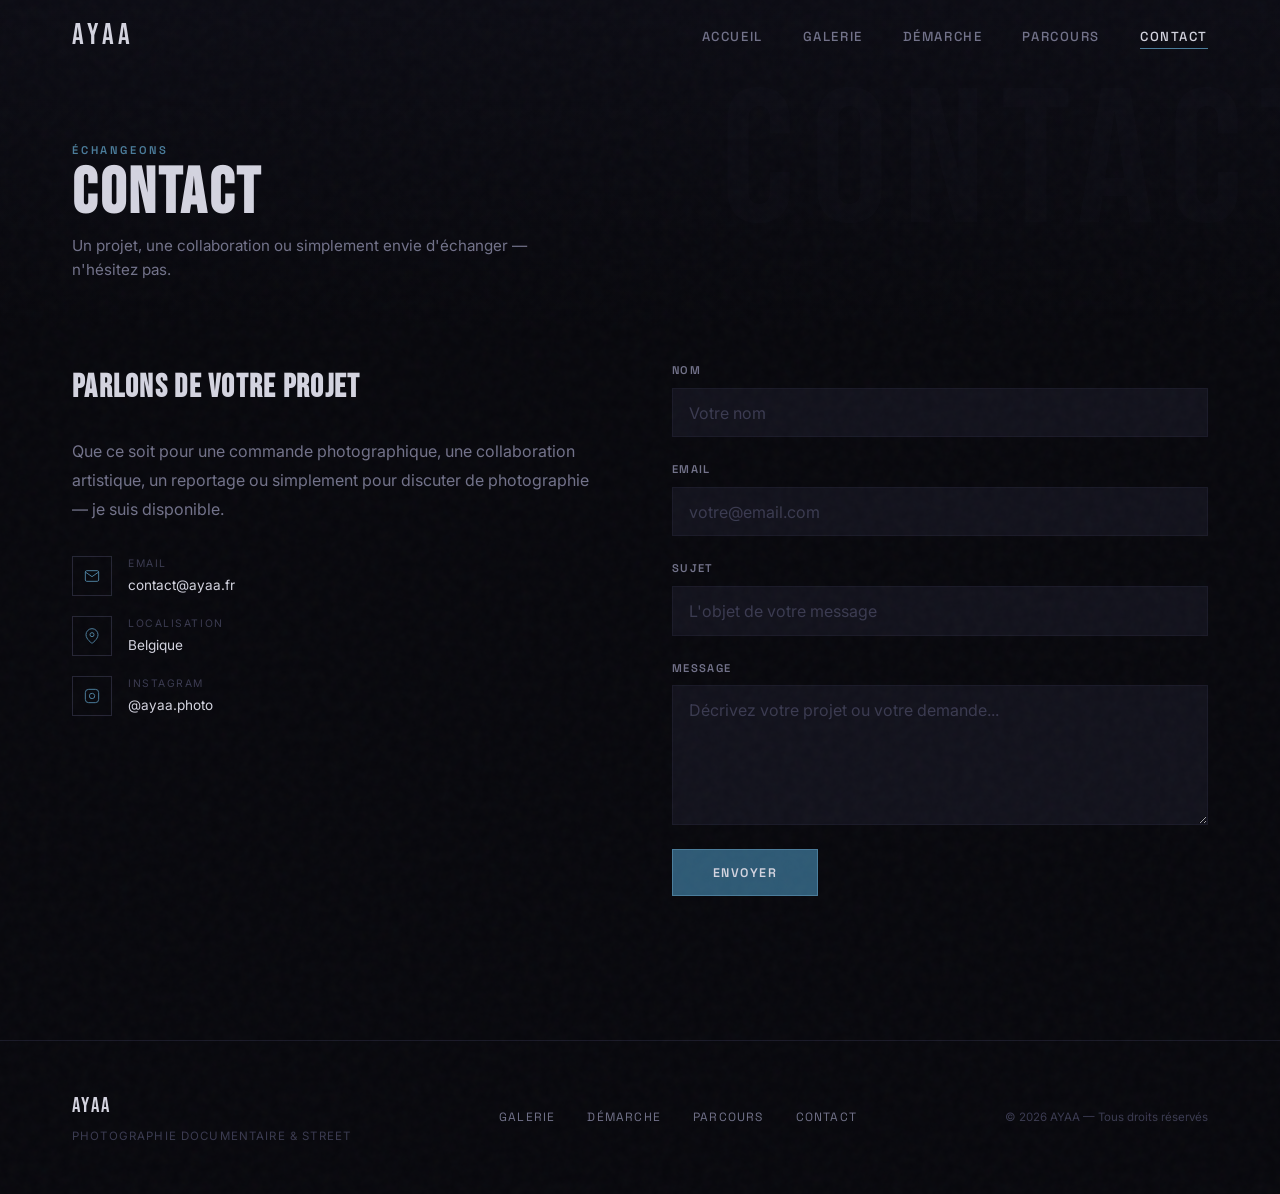
==== contact.html @ c97f8a58 "Add website pages, styles, JS and assets Initial add of the AYAA portfolio site: new HTML pages (ind" ====
<!DOCTYPE html>
<html lang="fr">
<head>
    <meta charset="UTF-8">
    <meta name="viewport" content="width=device-width, initial-scale=1.0">
    <title>Contact — AYAA</title>
    <meta name="description" content="Contactez Ayaa — Collaborations, commandes et projets photographiques.">
    <link rel="preconnect" href="https://fonts.googleapis.com">
    <link rel="preconnect" href="https://fonts.gstatic.com" crossorigin>
    <link href="https://fonts.googleapis.com/css2?family=Bebas+Neue&family=Space+Grotesk:wght@400;500;600;700&family=Inter:wght@300;400;500&display=swap" rel="stylesheet">
    <link rel="stylesheet" href="css/style.css">
</head>
<body>

    <!-- Navigation -->
    <nav class="nav" id="nav">
        <div class="nav-inner">
            <a href="index.html" class="nav-logo">AYAA</a>
            <button class="nav-toggle" id="navToggle" aria-label="Menu">
                <span></span><span></span><span></span>
            </button>
            <ul class="nav-links" id="navLinks">
                <li><a href="index.html">Accueil</a></li>
                <li><a href="galerie.html">Galerie</a></li>
                <li><a href="demarche.html">Démarche</a></li>
                <li><a href="parcours.html">Parcours</a></li>
                <li><a href="contact.html" class="active">Contact</a></li>
            </ul>
        </div>
    </nav>

    <!-- Page Header -->
    <header class="page-header">
        <div class="page-header-bg"></div>
        <div class="page-header-watermark">CONTACT</div>
        <div class="container">
            <span class="section-label">Échangeons</span>
            <h1 class="section-title">CONTACT</h1>
            <p>Un projet, une collaboration ou simplement envie d'échanger — n'hésitez pas.</p>
        </div>
    </header>

    <!-- Contact -->
    <section class="contact-section">
        <div class="container">
            <div class="contact-grid">

                <!-- Info -->
                <div class="contact-info reveal-left">
                    <h2>PARLONS DE VOTRE PROJET</h2>
                    <p>
                        Que ce soit pour une commande photographique, une collaboration artistique, un reportage ou simplement pour discuter de photographie — je suis disponible.
                    </p>

                    <div class="contact-details">
                        <div class="contact-detail">
                            <div class="contact-detail-icon">
                                <svg viewBox="0 0 24 24" fill="none" stroke="currentColor" stroke-width="1.5"><path d="M4 4h16c1.1 0 2 .9 2 2v12c0 1.1-.9 2-2 2H4c-1.1 0-2-.9-2-2V6c0-1.1.9-2 2-2z"/><polyline points="22,6 12,13 2,6"/></svg>
                            </div>
                            <div>
                                <label>Email</label>
                                <span>contact@ayaa.fr</span>
                            </div>
                        </div>

                        <div class="contact-detail">
                            <div class="contact-detail-icon">
                                <svg viewBox="0 0 24 24" fill="none" stroke="currentColor" stroke-width="1.5"><path d="M21 10c0 7-9 13-9 13s-9-6-9-13a9 9 0 0 1 18 0z"/><circle cx="12" cy="10" r="3"/></svg>
                            </div>
                            <div>
                                <label>Localisation</label>
                                <span>Belgique</span>
                            </div>
                        </div>

                        <div class="contact-detail">
                            <div class="contact-detail-icon">
                                <svg viewBox="0 0 24 24" fill="none" stroke="currentColor" stroke-width="1.5"><rect x="2" y="2" width="20" height="20" rx="5" ry="5"/><path d="M16 11.37A4 4 0 1 1 12.63 8 4 4 0 0 1 16 11.37z"/><line x1="17.5" y1="6.5" x2="17.51" y2="6.5"/></svg>
                            </div>
                            <div>
                                <label>Instagram</label>
                                <span>@ayaa.photo</span>
                            </div>
                        </div>
                    </div>
                </div>

                <!-- Form -->
                <div class="reveal-right">
                    <!-- Pour activer l'envoi réel, remplacer l'action par un service comme Formspree :
                         action="https://formspree.io/f/VOTRE-ID" method="POST" -->
                    <form class="contact-form">
                        <div class="form-group">
                            <label for="name">Nom</label>
                            <input type="text" id="name" name="name" placeholder="Votre nom" required>
                        </div>
                        <div class="form-group">
                            <label for="email">Email</label>
                            <input type="email" id="email" name="email" placeholder="votre@email.com" required>
                        </div>
                        <div class="form-group">
                            <label for="subject">Sujet</label>
                            <input type="text" id="subject" name="subject" placeholder="L'objet de votre message">
                        </div>
                        <div class="form-group">
                            <label for="message">Message</label>
                            <textarea id="message" name="message" placeholder="Décrivez votre projet ou votre demande..." required></textarea>
                        </div>
                        <button type="submit" class="btn-submit">Envoyer</button>
                        <div class="form-success">Message envoyé avec succès. Je vous répondrai dans les plus brefs délais.</div>
                    </form>
                </div>

            </div>
        </div>
    </section>

    <!-- Footer -->
    <footer class="footer">
        <div class="footer-inner">
            <div class="footer-brand">
                <a href="index.html" class="footer-logo">AYAA</a>
                <p>Photographie Documentaire & Street</p>
            </div>
            <div class="footer-nav">
                <a href="galerie.html">Galerie</a>
                <a href="demarche.html">Démarche</a>
                <a href="parcours.html">Parcours</a>
                <a href="contact.html">Contact</a>
            </div>
            <div class="footer-copy">
                <p>&copy; 2026 AYAA — Tous droits réservés</p>
            </div>
        </div>
    </footer>

    <script src="js/main.js"></script>
</body>
</html>
---- css/style.css ----
/* =============================================
   AYAA — Portfolio Photographique
   Tons sombres, froids, brut/documentaire
   Maximaliste
   ============================================= */

/* --- Reset & Base --- */
*, *::before, *::after {
    margin: 0;
    padding: 0;
    box-sizing: border-box;
}

html {
    scroll-behavior: smooth;
    font-size: 16px;
}

body {
    font-family: var(--font-body);
    background: var(--bg-primary);
    color: var(--text-primary);
    line-height: 1.6;
    overflow-x: hidden;
    -webkit-font-smoothing: antialiased;
    -moz-osx-font-smoothing: grayscale;
    opacity: 0;
    transition: opacity 0.5s ease;
}

body.loaded {
    opacity: 1;
}

body.leaving {
    opacity: 0;
}

img {
    max-width: 100%;
    display: block;
}

a {
    color: inherit;
    text-decoration: none;
}

ul {
    list-style: none;
}

button {
    border: none;
    background: none;
    cursor: pointer;
    font-family: inherit;
    color: inherit;
}

input, textarea {
    font-family: inherit;
    font-size: inherit;
    color: inherit;
}

/* --- Custom Properties --- */
:root {
    --bg-primary: #08080d;
    --bg-secondary: #0c0c14;
    --bg-tertiary: #12121c;
    --bg-card: #181824;
    --bg-card-hover: #1e1e2c;

    --text-primary: #d4d4e0;
    --text-secondary: #72728a;
    --text-muted: #3a3a50;

    --accent: #4a7c9b;
    --accent-light: #68a0c0;
    --accent-dark: #2e5a75;
    --accent-glow: rgba(74, 124, 155, 0.12);

    --border: #1a1a28;
    --border-light: #252535;

    --font-display: 'Bebas Neue', 'Arial Narrow', sans-serif;
    --font-heading: 'Space Grotesk', 'Segoe UI', sans-serif;
    --font-body: 'Inter', 'Segoe UI', sans-serif;

    --nav-height: 72px;
    --section-py: 7rem;
    --container: 1200px;
    --container-px: 2rem;

    --ease: cubic-bezier(0.16, 1, 0.3, 1);
    --ease-in-out: cubic-bezier(0.65, 0, 0.35, 1);
    --tr-fast: 0.2s var(--ease);
    --tr: 0.4s var(--ease);
    --tr-slow: 0.7s var(--ease);
}

/* --- Grain Texture Overlay --- */
body::before {
    content: '';
    position: fixed;
    inset: -50%;
    width: 200%;
    height: 200%;
    background-image: url("data:image/svg+xml,%3Csvg viewBox='0 0 256 256' xmlns='http://www.w3.org/2000/svg'%3E%3Cfilter id='n'%3E%3CfeTurbulence type='fractalNoise' baseFrequency='0.7' numOctaves='4' stitchTiles='stitch'/%3E%3C/filter%3E%3Crect width='100%25' height='100%25' filter='url(%23n)'/%3E%3C/svg%3E");
    pointer-events: none;
    z-index: 10000;
    opacity: 0.03;
}

/* --- Container --- */
.container {
    max-width: var(--container);
    margin: 0 auto;
    padding: 0 var(--container-px);
}

/* --- Typography --- */
.section-label {
    font-family: var(--font-heading);
    font-size: 0.7rem;
    font-weight: 600;
    text-transform: uppercase;
    letter-spacing: 0.25em;
    color: var(--accent);
    margin-bottom: 1rem;
}

.section-title {
    font-family: var(--font-display);
    font-size: clamp(2.5rem, 5vw, 4rem);
    line-height: 1;
    letter-spacing: 0.04em;
    margin-bottom: 1.5rem;
}

.section-title .accent {
    color: var(--accent-light);
}

/* --- Navigation --- */
.nav {
    position: fixed;
    top: 0;
    left: 0;
    width: 100%;
    height: var(--nav-height);
    z-index: 1000;
    transition: background var(--tr), box-shadow var(--tr);
}

.nav.scrolled {
    background: rgba(8, 8, 13, 0.92);
    backdrop-filter: blur(12px);
    -webkit-backdrop-filter: blur(12px);
    box-shadow: 0 1px 0 var(--border);
}

.nav-inner {
    max-width: var(--container);
    margin: 0 auto;
    padding: 0 var(--container-px);
    height: 100%;
    display: flex;
    align-items: center;
    justify-content: space-between;
}

.nav-logo {
    font-family: var(--font-display);
    font-size: 1.8rem;
    letter-spacing: 0.15em;
    color: var(--text-primary);
    transition: color var(--tr-fast);
}

.nav-logo:hover {
    color: var(--accent-light);
}

.nav-links {
    display: flex;
    gap: 2.5rem;
}

.nav-links a {
    font-family: var(--font-heading);
    font-size: 0.82rem;
    font-weight: 500;
    text-transform: uppercase;
    letter-spacing: 0.12em;
    color: var(--text-secondary);
    position: relative;
    transition: color var(--tr-fast);
}

.nav-links a::after {
    content: '';
    position: absolute;
    bottom: -4px;
    left: 0;
    width: 0;
    height: 1px;
    background: var(--accent);
    transition: width var(--tr);
}

.nav-links a:hover,
.nav-links a.active {
    color: var(--text-primary);
}

.nav-links a:hover::after,
.nav-links a.active::after {
    width: 100%;
}

.nav-toggle {
    display: none;
    flex-direction: column;
    gap: 5px;
    padding: 4px;
    z-index: 1001;
}

.nav-toggle span {
    display: block;
    width: 24px;
    height: 1.5px;
    background: var(--text-primary);
    transition: transform var(--tr), opacity var(--tr);
    transform-origin: center;
}

.nav-toggle.active span:nth-child(1) {
    transform: translateY(6.5px) rotate(45deg);
}

.nav-toggle.active span:nth-child(2) {
    opacity: 0;
}

.nav-toggle.active span:nth-child(3) {
    transform: translateY(-6.5px) rotate(-45deg);
}

/* --- Hero Section (Accueil) --- */
.hero {
    position: relative;
    height: 100vh;
    min-height: 600px;
    display: flex;
    align-items: center;
    justify-content: center;
    overflow: hidden;
}

.hero-bg {
    position: absolute;
    inset: 0;
    background: linear-gradient(135deg, var(--bg-secondary) 0%, var(--bg-primary) 50%, #0a0f18 100%);
}

.hero-bg img {
    width: 100%;
    height: 100%;
    object-fit: cover;
}

.hero-overlay {
    position: absolute;
    inset: 0;
    background:
        radial-gradient(ellipse at 20% 50%, rgba(74, 124, 155, 0.06) 0%, transparent 60%),
        radial-gradient(ellipse at 80% 20%, rgba(46, 90, 117, 0.04) 0%, transparent 50%),
        linear-gradient(to bottom, transparent 0%, rgba(8, 8, 13, 0.4) 100%);
}

.hero-watermark {
    position: absolute;
    top: 50%;
    left: 50%;
    transform: translate(-50%, -50%);
    font-family: var(--font-display);
    font-size: clamp(8rem, 20vw, 22rem);
    letter-spacing: 0.1em;
    color: var(--text-muted);
    opacity: 0.07;
    white-space: nowrap;
    pointer-events: none;
    user-select: none;
}

.hero-content {
    position: relative;
    z-index: 2;
    text-align: center;
}

.hero-line {
    width: 40px;
    height: 1px;
    background: var(--accent);
    margin: 0 auto 1.5rem;
    transform: scaleX(0);
    animation: lineReveal 0.8s var(--ease) 0.6s forwards;
}

.hero-name {
    font-family: var(--font-display);
    font-size: clamp(5rem, 15vw, 14rem);
    line-height: 0.85;
    letter-spacing: 0.08em;
    margin-bottom: 0.5rem;
    opacity: 0;
    transform: translateY(30px);
    animation: fadeUp 0.8s var(--ease) 0.3s forwards;
}

.hero-subtitle {
    font-family: var(--font-heading);
    font-size: clamp(0.75rem, 1.2vw, 1rem);
    font-weight: 400;
    text-transform: uppercase;
    letter-spacing: 0.35em;
    color: var(--text-secondary);
    margin-bottom: 0.6rem;
    opacity: 0;
    transform: translateY(20px);
    animation: fadeUp 0.8s var(--ease) 0.8s forwards;
}

.hero-tags {
    display: flex;
    justify-content: center;
    gap: 1.5rem;
    margin-top: 1rem;
    opacity: 0;
    animation: fadeUp 0.8s var(--ease) 1s forwards;
}

.hero-tags span {
    font-family: var(--font-body);
    font-size: 0.7rem;
    text-transform: uppercase;
    letter-spacing: 0.2em;
    color: var(--text-muted);
}

.hero-tags span::before {
    content: '—  ';
    color: var(--accent-dark);
}

.hero-scroll {
    position: absolute;
    bottom: 3rem;
    left: 50%;
    transform: translateX(-50%);
    display: flex;
    flex-direction: column;
    align-items: center;
    gap: 0.8rem;
    opacity: 0;
    animation: fadeUp 0.8s var(--ease) 1.3s forwards;
}

.hero-scroll span {
    font-family: var(--font-heading);
    font-size: 0.65rem;
    text-transform: uppercase;
    letter-spacing: 0.2em;
    color: var(--text-muted);
}

.scroll-line {
    width: 1px;
    height: 50px;
    background: linear-gradient(to bottom, var(--accent), transparent);
    animation: scrollPulse 2s ease-in-out infinite;
}

/* --- Featured Section (Accueil) --- */
.featured {
    padding: var(--section-py) 0;
    background: var(--bg-secondary);
    border-top: 1px solid var(--border);
}

.featured-header {
    display: flex;
    justify-content: space-between;
    align-items: flex-end;
    margin-bottom: 3rem;
}

.featured-link {
    font-family: var(--font-heading);
    font-size: 0.78rem;
    font-weight: 500;
    text-transform: uppercase;
    letter-spacing: 0.1em;
    color: var(--accent);
    display: flex;
    align-items: center;
    gap: 0.5rem;
    transition: color var(--tr-fast), gap var(--tr);
}

.featured-link:hover {
    color: var(--accent-light);
    gap: 0.8rem;
}

.featured-link svg {
    width: 16px;
    height: 16px;
}

.featured-grid {
    display: grid;
    grid-template-columns: repeat(4, 1fr);
    gap: 1rem;
}

.featured-item {
    position: relative;
    overflow: hidden;
    cursor: pointer;
}

.featured-item .placeholder {
    aspect-ratio: 3/4;
}

.featured-item img {
    width: 100%;
    aspect-ratio: 3/4;
    object-fit: cover;
    transition: transform var(--tr-slow);
}

.featured-item:hover img {
    transform: scale(1.03);
}

.featured-item .item-overlay {
    position: absolute;
    inset: 0;
    background: linear-gradient(to top, rgba(8, 8, 13, 0.85) 0%, transparent 50%);
    display: flex;
    flex-direction: column;
    justify-content: flex-end;
    padding: 1.2rem;
    opacity: 0;
    transition: opacity var(--tr);
}

.featured-item:hover .item-overlay {
    opacity: 1;
}

.featured-item .item-overlay h3 {
    font-family: var(--font-heading);
    font-size: 0.85rem;
    font-weight: 600;
    margin-bottom: 0.2rem;
}

.featured-item .item-overlay span {
    font-size: 0.7rem;
    color: var(--accent);
    text-transform: uppercase;
    letter-spacing: 0.1em;
}

/* --- Intro Section (Accueil) --- */
.intro {
    padding: var(--section-py) 0;
}

.intro-grid {
    display: grid;
    grid-template-columns: 1fr 1fr;
    gap: 4rem;
    align-items: center;
}

.intro-text {
    max-width: 500px;
}

.intro-text p {
    font-size: 1rem;
    line-height: 1.8;
    color: var(--text-secondary);
    margin-bottom: 1.5rem;
}

.intro-quote {
    font-family: var(--font-heading);
    font-size: 1.3rem;
    font-weight: 500;
    line-height: 1.5;
    color: var(--text-primary);
    border-left: 2px solid var(--accent);
    padding-left: 1.5rem;
    margin-bottom: 2rem;
}

.btn {
    display: inline-flex;
    align-items: center;
    gap: 0.6rem;
    font-family: var(--font-heading);
    font-size: 0.78rem;
    font-weight: 600;
    text-transform: uppercase;
    letter-spacing: 0.12em;
    padding: 0.9rem 2rem;
    border: 1px solid var(--border-light);
    color: var(--text-primary);
    transition: all var(--tr);
    position: relative;
    overflow: hidden;
}

.btn::before {
    content: '';
    position: absolute;
    inset: 0;
    background: var(--accent-glow);
    transform: translateX(-100%);
    transition: transform var(--tr);
}

.btn:hover {
    border-color: var(--accent-dark);
    color: var(--accent-light);
}

.btn:hover::before {
    transform: translateX(0);
}

.btn svg {
    width: 14px;
    height: 14px;
    transition: transform var(--tr);
}

.btn:hover svg {
    transform: translateX(3px);
}

.intro-visual {
    position: relative;
}

.intro-visual .placeholder {
    aspect-ratio: 4/5;
}

.intro-visual img {
    width: 100%;
    aspect-ratio: 4/5;
    object-fit: cover;
}

.intro-visual::before {
    content: '';
    position: absolute;
    top: -1rem;
    right: -1rem;
    width: 60%;
    height: 60%;
    border: 1px solid var(--border-light);
    z-index: -1;
}

/* --- Page Header (Inner Pages) --- */
.page-header {
    padding-top: calc(var(--nav-height) + 4rem);
    padding-bottom: 3rem;
    position: relative;
    overflow: hidden;
}

.page-header-bg {
    position: absolute;
    inset: 0;
    background: linear-gradient(to bottom, var(--bg-secondary), var(--bg-primary));
}

.page-header .container {
    position: relative;
    z-index: 1;
}

.page-header-watermark {
    position: absolute;
    top: 50%;
    right: -5%;
    transform: translateY(-50%);
    font-family: var(--font-display);
    font-size: clamp(6rem, 15vw, 16rem);
    letter-spacing: 0.08em;
    color: var(--text-muted);
    opacity: 0.05;
    pointer-events: none;
    user-select: none;
}

.page-header .section-title {
    margin-bottom: 0.5rem;
}

.page-header p {
    font-size: 0.95rem;
    color: var(--text-secondary);
    max-width: 500px;
}

/* --- Gallery --- */
.gallery-section {
    padding: 2rem 0 var(--section-py);
}

.gallery-filters {
    display: flex;
    gap: 0.5rem;
    flex-wrap: wrap;
    margin-bottom: 2.5rem;
    padding-bottom: 1.5rem;
    border-bottom: 1px solid var(--border);
}

.filter-btn {
    font-family: var(--font-heading);
    font-size: 0.75rem;
    font-weight: 500;
    text-transform: uppercase;
    letter-spacing: 0.1em;
    padding: 0.55rem 1.2rem;
    color: var(--text-secondary);
    border: 1px solid transparent;
    transition: all var(--tr-fast);
}

.filter-btn:hover {
    color: var(--text-primary);
}

.filter-btn.active {
    color: var(--accent-light);
    border-color: var(--accent-dark);
    background: var(--accent-glow);
}

.gallery-grid {
    columns: 3;
    column-gap: 1rem;
}

.gallery-item {
    break-inside: avoid;
    margin-bottom: 1rem;
    position: relative;
    overflow: hidden;
    cursor: pointer;
    transition: opacity var(--tr), transform var(--tr);
}

.gallery-item.fade-out {
    opacity: 0;
    transform: scale(0.95);
}

.gallery-img {
    position: relative;
    overflow: hidden;
}

.gallery-img img {
    width: 100%;
    height: 100%;
    object-fit: cover;
    transition: transform var(--tr-slow);
}

.gallery-item:hover .gallery-img img {
    transform: scale(1.03);
}

.gallery-overlay {
    position: absolute;
    inset: 0;
    background: linear-gradient(to top, rgba(8, 8, 13, 0.8) 0%, transparent 40%);
    opacity: 0;
    transition: opacity var(--tr);
    display: flex;
    flex-direction: column;
    justify-content: flex-end;
    padding: 1.2rem;
}

.gallery-item:hover .gallery-overlay {
    opacity: 1;
}

.gallery-overlay .gallery-category {
    font-family: var(--font-heading);
    font-size: 0.65rem;
    font-weight: 600;
    text-transform: uppercase;
    letter-spacing: 0.15em;
    color: var(--accent);
    margin-bottom: 0.25rem;
}

.gallery-overlay h3 {
    font-family: var(--font-heading);
    font-size: 0.9rem;
    font-weight: 500;
}

.video-badge {
    position: absolute;
    top: 1rem;
    right: 1rem;
    width: 36px;
    height: 36px;
    border-radius: 50%;
    background: rgba(8, 8, 13, 0.7);
    border: 1px solid var(--border-light);
    display: flex;
    align-items: center;
    justify-content: center;
    backdrop-filter: blur(4px);
}

.video-badge svg {
    width: 14px;
    height: 14px;
    fill: var(--text-primary);
    margin-left: 2px;
}

/* --- Placeholders --- */
.placeholder {
    width: 100%;
    aspect-ratio: var(--ratio, 3/4);
    background: linear-gradient(145deg, var(--bg-tertiary) 0%, var(--bg-card) 100%);
    display: flex;
    flex-direction: column;
    align-items: center;
    justify-content: center;
    gap: 0.8rem;
    position: relative;
    border: 1px solid var(--border);
}

.placeholder::before {
    content: '';
    position: absolute;
    inset: 6px;
    border: 1px solid var(--border);
    opacity: 0.3;
}

.placeholder-icon {
    color: var(--text-muted);
    opacity: 0.5;
}

.placeholder-icon svg {
    width: 28px;
    height: 28px;
}

.placeholder span {
    font-family: var(--font-heading);
    font-size: 0.65rem;
    text-transform: uppercase;
    letter-spacing: 0.2em;
    color: var(--text-muted);
}

/* --- Lightbox --- */
.lightbox {
    position: fixed;
    inset: 0;
    background: rgba(4, 4, 8, 0.96);
    z-index: 10001;
    display: flex;
    align-items: center;
    justify-content: center;
    opacity: 0;
    visibility: hidden;
    transition: opacity 0.3s ease, visibility 0.3s ease;
}

.lightbox.active {
    opacity: 1;
    visibility: visible;
}

.lightbox-content {
    position: relative;
    max-width: 85vw;
    max-height: 85vh;
    display: flex;
    align-items: center;
    justify-content: center;
}

.lightbox-content .placeholder {
    min-width: 50vw;
    min-height: 50vh;
    --ratio: auto;
}

.lightbox-content img {
    max-width: 85vw;
    max-height: 85vh;
    object-fit: contain;
}

.lightbox-close {
    position: absolute;
    top: 1.5rem;
    right: 1.5rem;
    width: 44px;
    height: 44px;
    display: flex;
    align-items: center;
    justify-content: center;
    color: var(--text-secondary);
    transition: color var(--tr-fast);
    z-index: 10;
}

.lightbox-close:hover {
    color: var(--text-primary);
}

.lightbox-close svg {
    width: 24px;
    height: 24px;
}

.lightbox-nav {
    position: absolute;
    top: 50%;
    transform: translateY(-50%);
    width: 48px;
    height: 48px;
    display: flex;
    align-items: center;
    justify-content: center;
    color: var(--text-secondary);
    transition: color var(--tr-fast);
}

.lightbox-nav:hover {
    color: var(--text-primary);
}

.lightbox-nav svg {
    width: 20px;
    height: 20px;
}

.lightbox-prev {
    left: 1.5rem;
}

.lightbox-next {
    right: 1.5rem;
}

.lightbox-info {
    position: absolute;
    bottom: 1.5rem;
    left: 50%;
    transform: translateX(-50%);
    text-align: center;
}

.lightbox-info .gallery-category {
    font-family: var(--font-heading);
    font-size: 0.6rem;
    font-weight: 600;
    text-transform: uppercase;
    letter-spacing: 0.15em;
    color: var(--accent);
}

.lightbox-info h3 {
    font-family: var(--font-heading);
    font-size: 1rem;
    font-weight: 500;
    margin-top: 0.2rem;
}

.lightbox-counter {
    position: absolute;
    top: 1.5rem;
    left: 1.5rem;
    font-family: var(--font-heading);
    font-size: 0.75rem;
    color: var(--text-muted);
    letter-spacing: 0.05em;
}

/* --- Démarche Page --- */
.demarche-section {
    padding: 2rem 0 var(--section-py);
}

.demarche-block {
    display: grid;
    grid-template-columns: 1fr 1fr;
    gap: 4rem;
    align-items: start;
    margin-bottom: 5rem;
}

.demarche-block.reverse {
    direction: rtl;
}

.demarche-block.reverse > * {
    direction: ltr;
}

.demarche-text h2 {
    font-family: var(--font-display);
    font-size: clamp(1.8rem, 3vw, 2.5rem);
    letter-spacing: 0.04em;
    margin-bottom: 1.5rem;
    line-height: 1.1;
}

.demarche-text p {
    color: var(--text-secondary);
    line-height: 1.9;
    margin-bottom: 1.2rem;
}

.demarche-quote {
    font-family: var(--font-heading);
    font-size: 1.5rem;
    font-weight: 500;
    line-height: 1.4;
    color: var(--text-primary);
    border-left: 2px solid var(--accent);
    padding-left: 1.5rem;
    margin: 3rem 0;
    max-width: 700px;
}

.demarche-quote cite {
    display: block;
    font-size: 0.8rem;
    font-weight: 400;
    color: var(--text-secondary);
    margin-top: 0.8rem;
    font-style: normal;
}

.demarche-visual .placeholder {
    aspect-ratio: 4/5;
}

.demarche-visual img {
    width: 100%;
    aspect-ratio: 4/5;
    object-fit: cover;
}

.demarche-values {
    display: grid;
    grid-template-columns: repeat(3, 1fr);
    gap: 2rem;
    padding-top: 3rem;
    border-top: 1px solid var(--border);
}

.demarche-value {
    padding: 2rem;
    border: 1px solid var(--border);
    transition: border-color var(--tr);
}

.demarche-value:hover {
    border-color: var(--accent-dark);
}

.demarche-value h3 {
    font-family: var(--font-display);
    font-size: 1.4rem;
    letter-spacing: 0.04em;
    margin-bottom: 0.8rem;
}

.demarche-value p {
    font-size: 0.88rem;
    color: var(--text-secondary);
    line-height: 1.7;
}

/* --- Parcours Page --- */
.parcours-section {
    padding: 2rem 0 var(--section-py);
}

.timeline {
    position: relative;
    padding-left: 3rem;
}

.timeline::before {
    content: '';
    position: absolute;
    left: 0;
    top: 0;
    bottom: 0;
    width: 1px;
    background: linear-gradient(to bottom, var(--accent-dark), var(--border), transparent);
}

.timeline-item {
    position: relative;
    padding-bottom: 3rem;
}

.timeline-item:last-child {
    padding-bottom: 0;
}

.timeline-dot {
    position: absolute;
    left: -3rem;
    top: 0.3rem;
    width: 9px;
    height: 9px;
    border-radius: 50%;
    background: var(--accent);
    transform: translateX(-4px);
    box-shadow: 0 0 0 4px var(--bg-primary), 0 0 12px var(--accent-glow);
}

.timeline-date {
    font-family: var(--font-heading);
    font-size: 0.7rem;
    font-weight: 600;
    text-transform: uppercase;
    letter-spacing: 0.15em;
    color: var(--accent);
    margin-bottom: 0.5rem;
}

.timeline-item h3 {
    font-family: var(--font-heading);
    font-size: 1.1rem;
    font-weight: 600;
    margin-bottom: 0.3rem;
}

.timeline-item h4 {
    font-family: var(--font-heading);
    font-size: 0.85rem;
    font-weight: 400;
    color: var(--text-secondary);
    margin-bottom: 0.8rem;
}

.timeline-item p {
    font-size: 0.9rem;
    color: var(--text-secondary);
    line-height: 1.7;
    max-width: 550px;
}

.timeline-category {
    display: inline-block;
    font-family: var(--font-heading);
    font-size: 0.6rem;
    font-weight: 600;
    text-transform: uppercase;
    letter-spacing: 0.15em;
    padding: 0.3rem 0.8rem;
    border: 1px solid var(--border-light);
    color: var(--text-muted);
    margin-bottom: 1rem;
}

/* --- Contact Page --- */
.contact-section {
    padding: 2rem 0 var(--section-py);
}

.contact-grid {
    display: grid;
    grid-template-columns: 1fr 1fr;
    gap: 4rem;
}

.contact-info h2 {
    font-family: var(--font-display);
    font-size: 2rem;
    letter-spacing: 0.04em;
    margin-bottom: 1.5rem;
}

.contact-info p {
    color: var(--text-secondary);
    line-height: 1.8;
    margin-bottom: 2rem;
}

.contact-details {
    display: flex;
    flex-direction: column;
    gap: 1.2rem;
}

.contact-detail {
    display: flex;
    align-items: center;
    gap: 1rem;
}

.contact-detail-icon {
    width: 40px;
    height: 40px;
    border: 1px solid var(--border-light);
    display: flex;
    align-items: center;
    justify-content: center;
    flex-shrink: 0;
}

.contact-detail-icon svg {
    width: 16px;
    height: 16px;
    color: var(--accent);
}

.contact-detail div {
    font-size: 0.85rem;
}

.contact-detail label {
    display: block;
    font-size: 0.65rem;
    text-transform: uppercase;
    letter-spacing: 0.15em;
    color: var(--text-muted);
    margin-bottom: 0.15rem;
}

.contact-form {
    display: flex;
    flex-direction: column;
    gap: 1.5rem;
}

.form-group {
    display: flex;
    flex-direction: column;
    gap: 0.5rem;
}

.form-group label {
    font-family: var(--font-heading);
    font-size: 0.7rem;
    font-weight: 600;
    text-transform: uppercase;
    letter-spacing: 0.12em;
    color: var(--text-secondary);
}

.form-group input,
.form-group textarea {
    background: var(--bg-tertiary);
    border: 1px solid var(--border);
    padding: 0.85rem 1rem;
    color: var(--text-primary);
    transition: border-color var(--tr-fast);
    outline: none;
}

.form-group input:focus,
.form-group textarea:focus {
    border-color: var(--accent-dark);
}

.form-group textarea {
    min-height: 140px;
    resize: vertical;
}

.form-group input::placeholder,
.form-group textarea::placeholder {
    color: var(--text-muted);
}

.btn-submit {
    align-self: flex-start;
    font-family: var(--font-heading);
    font-size: 0.78rem;
    font-weight: 600;
    text-transform: uppercase;
    letter-spacing: 0.12em;
    padding: 0.9rem 2.5rem;
    background: var(--accent-dark);
    border: 1px solid var(--accent);
    color: var(--text-primary);
    cursor: pointer;
    transition: all var(--tr);
}

.btn-submit:hover {
    background: var(--accent);
}

.form-success {
    display: none;
    padding: 1rem 1.5rem;
    background: var(--accent-glow);
    border: 1px solid var(--accent-dark);
    font-family: var(--font-heading);
    font-size: 0.85rem;
    color: var(--accent-light);
}

.form-success.show {
    display: block;
}

/* --- Footer --- */
.footer {
    border-top: 1px solid var(--border);
    padding: 3rem 0;
    margin-top: 2rem;
}

.footer-inner {
    max-width: var(--container);
    margin: 0 auto;
    padding: 0 var(--container-px);
    display: flex;
    justify-content: space-between;
    align-items: center;
}

.footer-logo {
    font-family: var(--font-display);
    font-size: 1.3rem;
    letter-spacing: 0.12em;
}

.footer-brand p {
    font-size: 0.72rem;
    color: var(--text-muted);
    margin-top: 0.3rem;
    text-transform: uppercase;
    letter-spacing: 0.1em;
}

.footer-nav {
    display: flex;
    gap: 2rem;
}

.footer-nav a {
    font-family: var(--font-heading);
    font-size: 0.75rem;
    text-transform: uppercase;
    letter-spacing: 0.1em;
    color: var(--text-secondary);
    transition: color var(--tr-fast);
}

.footer-nav a:hover {
    color: var(--text-primary);
}

.footer-copy p {
    font-size: 0.72rem;
    color: var(--text-muted);
}

/* --- Scroll Animations --- */
.reveal {
    opacity: 0;
    transform: translateY(30px);
    transition: opacity var(--tr-slow), transform var(--tr-slow);
}

.reveal.visible {
    opacity: 1;
    transform: translateY(0);
}

.reveal-left {
    opacity: 0;
    transform: translateX(-30px);
    transition: opacity var(--tr-slow), transform var(--tr-slow);
}

.reveal-left.visible {
    opacity: 1;
    transform: translateX(0);
}

.reveal-right {
    opacity: 0;
    transform: translateX(30px);
    transition: opacity var(--tr-slow), transform var(--tr-slow);
}

.reveal-right.visible {
    opacity: 1;
    transform: translateX(0);
}

/* --- Keyframes --- */
@keyframes fadeUp {
    to {
        opacity: 1;
        transform: translateY(0);
    }
}

@keyframes lineReveal {
    to {
        transform: scaleX(1);
    }
}

@keyframes scrollPulse {
    0%, 100% { opacity: 0.4; transform: scaleY(1); }
    50% { opacity: 1; transform: scaleY(1.1); }
}

/* --- Responsive: Tablet --- */
@media (max-width: 1024px) {
    :root {
        --section-py: 5rem;
    }

    .featured-grid {
        grid-template-columns: repeat(2, 1fr);
    }

    .gallery-grid {
        columns: 2;
    }

    .intro-grid {
        gap: 2.5rem;
    }

    .demarche-block {
        gap: 2.5rem;
    }

    .demarche-values {
        grid-template-columns: 1fr;
    }

    .contact-grid {
        gap: 2.5rem;
    }
}

/* --- Responsive: Mobile --- */
@media (max-width: 768px) {
    :root {
        --section-py: 4rem;
        --container-px: 1.2rem;
        --nav-height: 60px;
    }

    /* Nav mobile */
    .nav-toggle {
        display: flex;
    }

    .nav-links {
        position: fixed;
        top: 0;
        right: 0;
        width: 100%;
        height: 100vh;
        background: rgba(8, 8, 13, 0.97);
        backdrop-filter: blur(20px);
        -webkit-backdrop-filter: blur(20px);
        flex-direction: column;
        align-items: center;
        justify-content: center;
        gap: 2rem;
        transform: translateX(100%);
        transition: transform var(--tr);
    }

    .nav-links.open {
        transform: translateX(0);
    }

    .nav-links a {
        font-size: 1.2rem;
        letter-spacing: 0.2em;
    }

    /* Hero */
    .hero-name {
        font-size: clamp(3.5rem, 18vw, 8rem);
    }

    .hero-tags {
        flex-direction: column;
        gap: 0.6rem;
    }

    /* Featured */
    .featured-grid {
        grid-template-columns: repeat(2, 1fr);
    }

    .featured-header {
        flex-direction: column;
        align-items: flex-start;
        gap: 1rem;
    }

    /* Intro */
    .intro-grid {
        grid-template-columns: 1fr;
        gap: 2.5rem;
    }

    .intro-visual {
        order: -1;
    }

    /* Gallery */
    .gallery-grid {
        columns: 1;
    }

    .gallery-filters {
        gap: 0.3rem;
    }

    .filter-btn {
        font-size: 0.68rem;
        padding: 0.45rem 0.8rem;
    }

    /* Démarche */
    .demarche-block,
    .demarche-block.reverse {
        grid-template-columns: 1fr;
        direction: ltr;
        gap: 2rem;
    }

    .demarche-quote {
        font-size: 1.2rem;
    }

    /* Parcours */
    .timeline {
        padding-left: 2rem;
    }

    .timeline-dot {
        left: -2rem;
    }

    /* Contact */
    .contact-grid {
        grid-template-columns: 1fr;
        gap: 3rem;
    }

    /* Footer */
    .footer-inner {
        flex-direction: column;
        gap: 1.5rem;
        text-align: center;
    }

    .footer-nav {
        flex-wrap: wrap;
        justify-content: center;
    }

    /* Lightbox */
    .lightbox-content .placeholder {
        min-width: 80vw;
        min-height: 40vh;
    }

    .lightbox-prev {
        left: 0.5rem;
    }

    .lightbox-next {
        right: 0.5rem;
    }

    .page-header-watermark {
        display: none;
    }
}

@media (max-width: 480px) {
    .featured-grid {
        grid-template-columns: 1fr;
    }

    .hero-tags span {
        font-size: 0.6rem;
    }

    .section-title {
        font-size: clamp(2rem, 8vw, 3rem);
    }
}
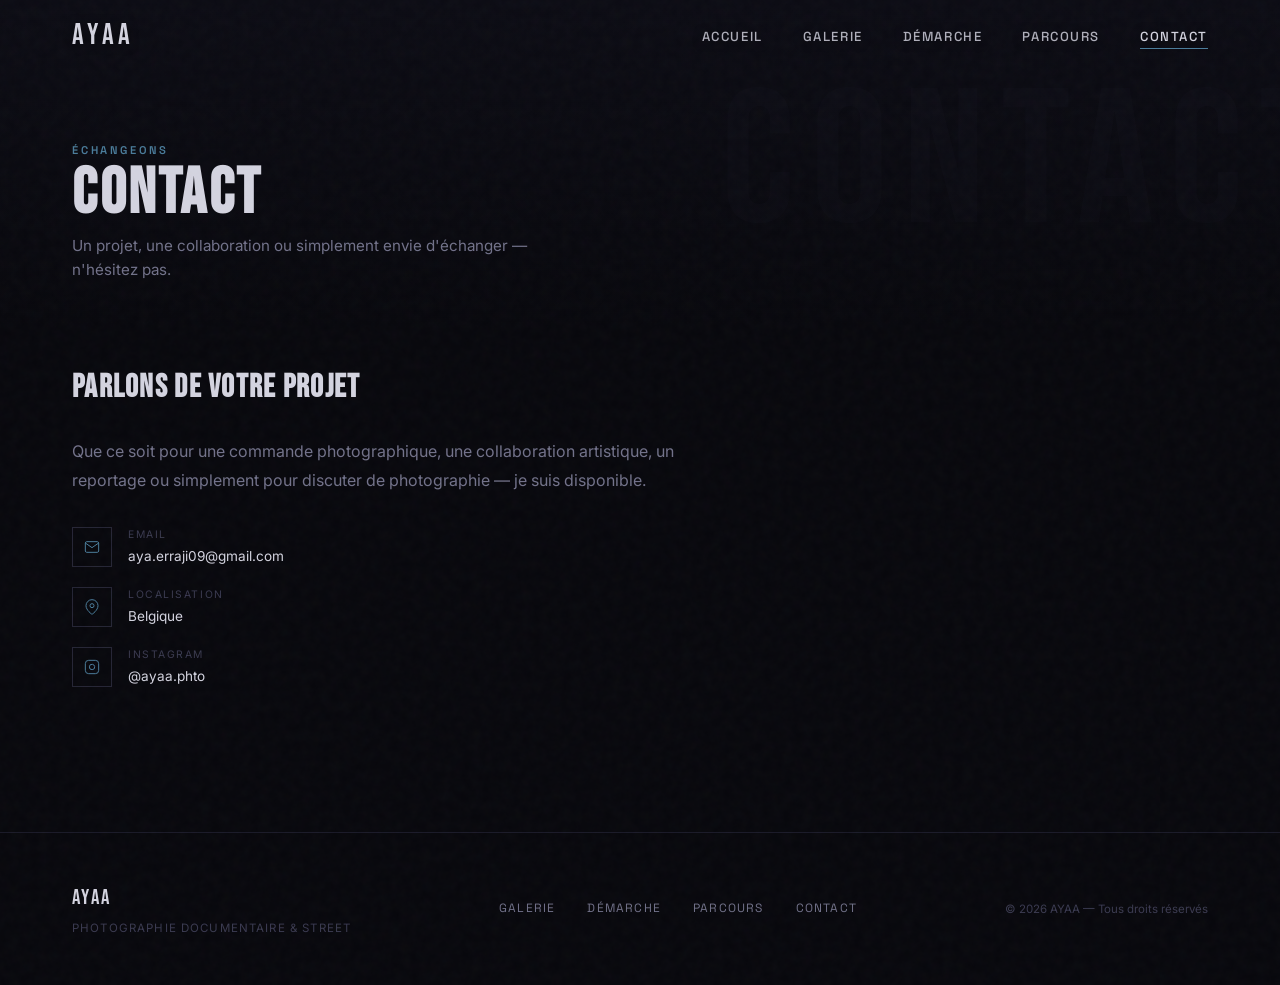
==== commit 94632232: "feat(seo): canonical, sitemap, robots, JSON-LD + fix og:image - og:image / twitter:image pointaient " ====
--- a/contact.html
+++ b/contact.html
@@ -5,135 +5,29 @@
     <meta name="viewport" content="width=device-width, initial-scale=1.0">
     <title>Contact — AYAA</title>
     <meta name="description" content="Contactez Ayaa — Collaborations, commandes et projets photographiques.">
+    <link rel="icon" type="image/svg+xml" href="assets/favicon.svg">
+    <link rel="canonical" href="https://aya.veldor.be/contact.html">
+    <meta property="og:type" content="website">
+    <meta property="og:site_name" content="AYAA">
+    <meta property="og:url" content="https://aya.veldor.be/contact.html">
+    <meta property="og:title" content="Contact — AYAA">
+    <meta property="og:description" content="Contactez Ayaa — Collaborations, commandes et projets photographiques.">
+    <meta property="og:image" content="https://aya.veldor.be/assets/img/street/street1.jpg">
+    <meta property="og:locale" content="fr_BE">
+    <meta name="twitter:card" content="summary_large_image">
+    <meta name="twitter:title" content="Contact — AYAA">
+    <meta name="twitter:description" content="Contactez Ayaa — Collaborations, commandes et projets photographiques.">
+    <meta name="twitter:image" content="https://aya.veldor.be/assets/img/street/street1.jpg">
     <link rel="preconnect" href="https://fonts.googleapis.com">
     <link rel="preconnect" href="https://fonts.gstatic.com" crossorigin>
     <link href="https://fonts.googleapis.com/css2?family=Bebas+Neue&family=Space+Grotesk:wght@400;500;600;700&family=Inter:wght@300;400;500&display=swap" rel="stylesheet">
     <link rel="stylesheet" href="css/style.css">
 </head>
 <body>
-
-    <!-- Navigation -->
-    <nav class="nav" id="nav">
-        <div class="nav-inner">
-            <a href="index.html" class="nav-logo">AYAA</a>
-            <button class="nav-toggle" id="navToggle" aria-label="Menu">
-                <span></span><span></span><span></span>
-            </button>
-            <ul class="nav-links" id="navLinks">
-                <li><a href="index.html">Accueil</a></li>
-                <li><a href="galerie.html">Galerie</a></li>
-                <li><a href="demarche.html">Démarche</a></li>
-                <li><a href="parcours.html">Parcours</a></li>
-                <li><a href="contact.html" class="active">Contact</a></li>
-            </ul>
-        </div>
-    </nav>
-
-    <!-- Page Header -->
-    <header class="page-header">
-        <div class="page-header-bg"></div>
-        <div class="page-header-watermark">CONTACT</div>
-        <div class="container">
-            <span class="section-label">Échangeons</span>
-            <h1 class="section-title">CONTACT</h1>
-            <p>Un projet, une collaboration ou simplement envie d'échanger — n'hésitez pas.</p>
-        </div>
-    </header>
-
-    <!-- Contact -->
-    <section class="contact-section">
-        <div class="container">
-            <div class="contact-grid">
-
-                <!-- Info -->
-                <div class="contact-info reveal-left">
-                    <h2>PARLONS DE VOTRE PROJET</h2>
-                    <p>
-                        Que ce soit pour une commande photographique, une collaboration artistique, un reportage ou simplement pour discuter de photographie — je suis disponible.
-                    </p>
-
-                    <div class="contact-details">
-                        <div class="contact-detail">
-                            <div class="contact-detail-icon">
-                                <svg viewBox="0 0 24 24" fill="none" stroke="currentColor" stroke-width="1.5"><path d="M4 4h16c1.1 0 2 .9 2 2v12c0 1.1-.9 2-2 2H4c-1.1 0-2-.9-2-2V6c0-1.1.9-2 2-2z"/><polyline points="22,6 12,13 2,6"/></svg>
-                            </div>
-                            <div>
-                                <label>Email</label>
-                                <span>contact@ayaa.fr</span>
-                            </div>
-                        </div>
-
-                        <div class="contact-detail">
-                            <div class="contact-detail-icon">
-                                <svg viewBox="0 0 24 24" fill="none" stroke="currentColor" stroke-width="1.5"><path d="M21 10c0 7-9 13-9 13s-9-6-9-13a9 9 0 0 1 18 0z"/><circle cx="12" cy="10" r="3"/></svg>
-                            </div>
-                            <div>
-                                <label>Localisation</label>
-                                <span>Belgique</span>
-                            </div>
-                        </div>
-
-                        <div class="contact-detail">
-                            <div class="contact-detail-icon">
-                                <svg viewBox="0 0 24 24" fill="none" stroke="currentColor" stroke-width="1.5"><rect x="2" y="2" width="20" height="20" rx="5" ry="5"/><path d="M16 11.37A4 4 0 1 1 12.63 8 4 4 0 0 1 16 11.37z"/><line x1="17.5" y1="6.5" x2="17.51" y2="6.5"/></svg>
-                            </div>
-                            <div>
-                                <label>Instagram</label>
-                                <span>@ayaa.photo</span>
-                            </div>
-                        </div>
-                    </div>
-                </div>
-
-                <!-- Form -->
-                <div class="reveal-right">
-                    <!-- Pour activer l'envoi réel, remplacer l'action par un service comme Formspree :
-                         action="https://formspree.io/f/VOTRE-ID" method="POST" -->
-                    <form class="contact-form">
-                        <div class="form-group">
-                            <label for="name">Nom</label>
-                            <input type="text" id="name" name="name" placeholder="Votre nom" required>
-                        </div>
-                        <div class="form-group">
-                            <label for="email">Email</label>
-                            <input type="email" id="email" name="email" placeholder="votre@email.com" required>
-                        </div>
-                        <div class="form-group">
-                            <label for="subject">Sujet</label>
-                            <input type="text" id="subject" name="subject" placeholder="L'objet de votre message">
-                        </div>
-                        <div class="form-group">
-                            <label for="message">Message</label>
-                            <textarea id="message" name="message" placeholder="Décrivez votre projet ou votre demande..." required></textarea>
-                        </div>
-                        <button type="submit" class="btn-submit">Envoyer</button>
-                        <div class="form-success">Message envoyé avec succès. Je vous répondrai dans les plus brefs délais.</div>
-                    </form>
-                </div>
-
-            </div>
-        </div>
-    </section>
-
-    <!-- Footer -->
-    <footer class="footer">
-        <div class="footer-inner">
-            <div class="footer-brand">
-                <a href="index.html" class="footer-logo">AYAA</a>
-                <p>Photographie Documentaire & Street</p>
-            </div>
-            <div class="footer-nav">
-                <a href="galerie.html">Galerie</a>
-                <a href="demarche.html">Démarche</a>
-                <a href="parcours.html">Parcours</a>
-                <a href="contact.html">Contact</a>
-            </div>
-            <div class="footer-copy">
-                <p>&copy; 2026 AYAA — Tous droits réservés</p>
-            </div>
-        </div>
-    </footer>
-
+    <nav class="nav" id="nav"></nav>
+    <header class="page-header" id="page-header"></header>
+    <section class="contact-section" id="contact-section"></section>
+    <footer class="footer" id="footer"></footer>
     <script src="js/main.js"></script>
 </body>
 </html>
--- a/css/style.css
+++ b/css/style.css
@@ -176,6 +176,7 @@
     font-size: 1.8rem;
     letter-spacing: 0.15em;
     color: var(--text-primary);
+    text-shadow: 0 1px 10px rgba(0, 0, 0, 0.5);
     transition: color var(--tr-fast);
 }
 
@@ -194,7 +195,8 @@
     font-weight: 500;
     text-transform: uppercase;
     letter-spacing: 0.12em;
-    color: var(--text-secondary);
+    color: rgba(212, 212, 224, 0.82);
+    text-shadow: 0 1px 10px rgba(0, 0, 0, 0.5);
     position: relative;
     transition: color var(--tr-fast);
 }
@@ -233,6 +235,7 @@
     width: 24px;
     height: 1.5px;
     background: var(--text-primary);
+    box-shadow: 0 0 8px rgba(0, 0, 0, 0.5);
     transition: transform var(--tr), opacity var(--tr);
     transform-origin: center;
 }
@@ -275,10 +278,15 @@
 .hero-overlay {
     position: absolute;
     inset: 0;
+    /* Scrim robuste : assombrit le haut (nav), le bas (scroll/tags) et le centre
+       (texte) pour rester lisible quelle que soit la photo, claire ou sombre. */
     background:
-        radial-gradient(ellipse at 20% 50%, rgba(74, 124, 155, 0.06) 0%, transparent 60%),
-        radial-gradient(ellipse at 80% 20%, rgba(46, 90, 117, 0.04) 0%, transparent 50%),
-        linear-gradient(to bottom, transparent 0%, rgba(8, 8, 13, 0.4) 100%);
+        radial-gradient(ellipse at center, rgba(8, 8, 13, 0.55) 0%, rgba(8, 8, 13, 0.22) 45%, transparent 75%),
+        linear-gradient(to bottom,
+            rgba(8, 8, 13, 0.72) 0%,
+            rgba(8, 8, 13, 0.18) 22%,
+            rgba(8, 8, 13, 0.22) 58%,
+            rgba(8, 8, 13, 0.82) 100%);
 }
 
 .hero-watermark {
@@ -317,6 +325,7 @@
     line-height: 0.85;
     letter-spacing: 0.08em;
     margin-bottom: 0.5rem;
+    text-shadow: 0 4px 40px rgba(0, 0, 0, 0.55);
     opacity: 0;
     transform: translateY(30px);
     animation: fadeUp 0.8s var(--ease) 0.3s forwards;
@@ -328,7 +337,8 @@
     font-weight: 400;
     text-transform: uppercase;
     letter-spacing: 0.35em;
-    color: var(--text-secondary);
+    color: rgba(232, 232, 240, 0.92);
+    text-shadow: 0 1px 12px rgba(0, 0, 0, 0.6);
     margin-bottom: 0.6rem;
     opacity: 0;
     transform: translateY(20px);
@@ -349,12 +359,13 @@
     font-size: 0.7rem;
     text-transform: uppercase;
     letter-spacing: 0.2em;
-    color: var(--text-muted);
+    color: rgba(232, 232, 240, 0.82);
+    text-shadow: 0 1px 10px rgba(0, 0, 0, 0.6);
 }
 
 .hero-tags span::before {
     content: '—  ';
-    color: var(--accent-dark);
+    color: var(--accent-light);
 }
 
 .hero-scroll {
@@ -375,7 +386,8 @@
     font-size: 0.65rem;
     text-transform: uppercase;
     letter-spacing: 0.2em;
-    color: var(--text-muted);
+    color: rgba(232, 232, 240, 0.78);
+    text-shadow: 0 1px 10px rgba(0, 0, 0, 0.6);
 }
 
 .scroll-line {
@@ -1110,6 +1122,20 @@
     display: grid;
     grid-template-columns: 1fr 1fr;
     gap: 4rem;
+}
+
+.contact-info-solo {
+    max-width: 620px;
+}
+
+.contact-detail a {
+    color: inherit;
+    text-decoration: none;
+    transition: color var(--tr-fast);
+}
+
+.contact-detail a:hover {
+    color: var(--accent);
 }
 
 .contact-info h2 {
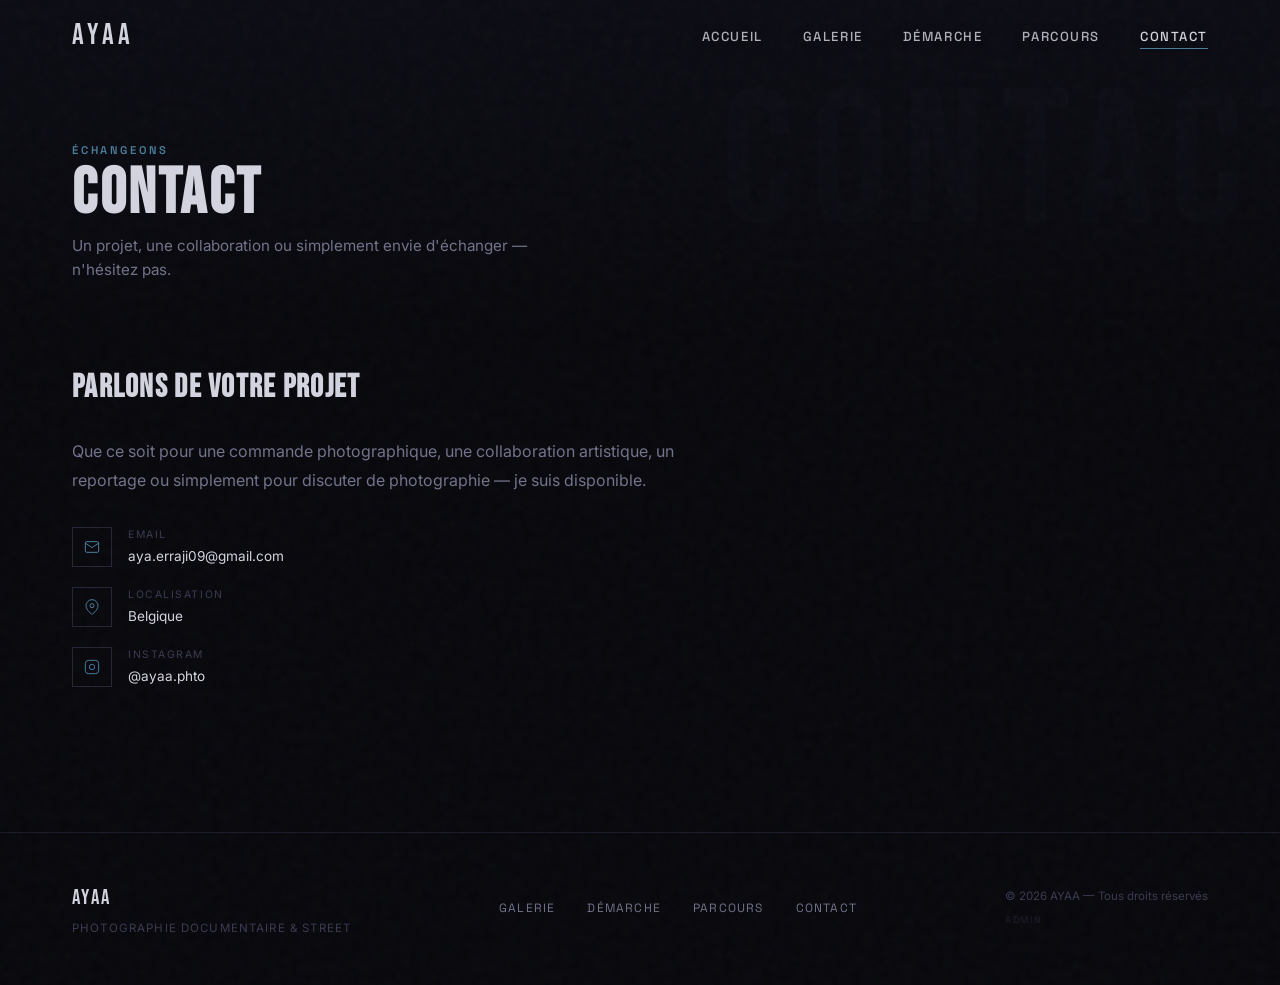
==== commit 7cf37872: "feat(admin): synchro auto og:image avec le héro Les balises og:image / twitter:image étaient codées " ====
--- a/contact.html
+++ b/contact.html
@@ -6,18 +6,19 @@
     <title>Contact — AYAA</title>
     <meta name="description" content="Contactez Ayaa — Collaborations, commandes et projets photographiques.">
     <link rel="icon" type="image/svg+xml" href="assets/favicon.svg">
+    <link rel="apple-touch-icon" href="assets/apple-touch-icon.png">
     <link rel="canonical" href="https://aya.veldor.be/contact.html">
     <meta property="og:type" content="website">
     <meta property="og:site_name" content="AYAA">
     <meta property="og:url" content="https://aya.veldor.be/contact.html">
     <meta property="og:title" content="Contact — AYAA">
     <meta property="og:description" content="Contactez Ayaa — Collaborations, commandes et projets photographiques.">
-    <meta property="og:image" content="https://aya.veldor.be/assets/img/street/street1.jpg">
+    <meta property="og:image" content="https://aya.veldor.be/assets/img/portrait/DSC08538.jpg">
     <meta property="og:locale" content="fr_BE">
     <meta name="twitter:card" content="summary_large_image">
     <meta name="twitter:title" content="Contact — AYAA">
     <meta name="twitter:description" content="Contactez Ayaa — Collaborations, commandes et projets photographiques.">
-    <meta name="twitter:image" content="https://aya.veldor.be/assets/img/street/street1.jpg">
+    <meta name="twitter:image" content="https://aya.veldor.be/assets/img/portrait/DSC08538.jpg">
     <link rel="preconnect" href="https://fonts.googleapis.com">
     <link rel="preconnect" href="https://fonts.gstatic.com" crossorigin>
     <link href="https://fonts.googleapis.com/css2?family=Bebas+Neue&family=Space+Grotesk:wght@400;500;600;700&family=Inter:wght@300;400;500&display=swap" rel="stylesheet">
--- a/css/style.css
+++ b/css/style.css
@@ -14,6 +14,7 @@
 html {
     scroll-behavior: smooth;
     font-size: 16px;
+    overflow-x: hidden;
 }
 
 body {
@@ -371,8 +372,8 @@
 .hero-scroll {
     position: absolute;
     bottom: 3rem;
-    left: 50%;
-    transform: translateX(-50%);
+    left: 0;
+    right: 0;
     display: flex;
     flex-direction: column;
     align-items: center;
@@ -1322,6 +1323,23 @@
 .footer-copy p {
     font-size: 0.72rem;
     color: var(--text-muted);
+}
+
+.footer-admin {
+    display: inline-block;
+    margin-top: 0.4rem;
+    font-family: var(--font-heading);
+    font-size: 0.6rem;
+    text-transform: uppercase;
+    letter-spacing: 0.18em;
+    color: var(--text-muted);
+    opacity: 0.45;
+    transition: opacity var(--tr-fast), color var(--tr-fast);
+}
+
+.footer-admin:hover {
+    opacity: 1;
+    color: var(--accent-light);
 }
 
 /* --- Scroll Animations --- */
